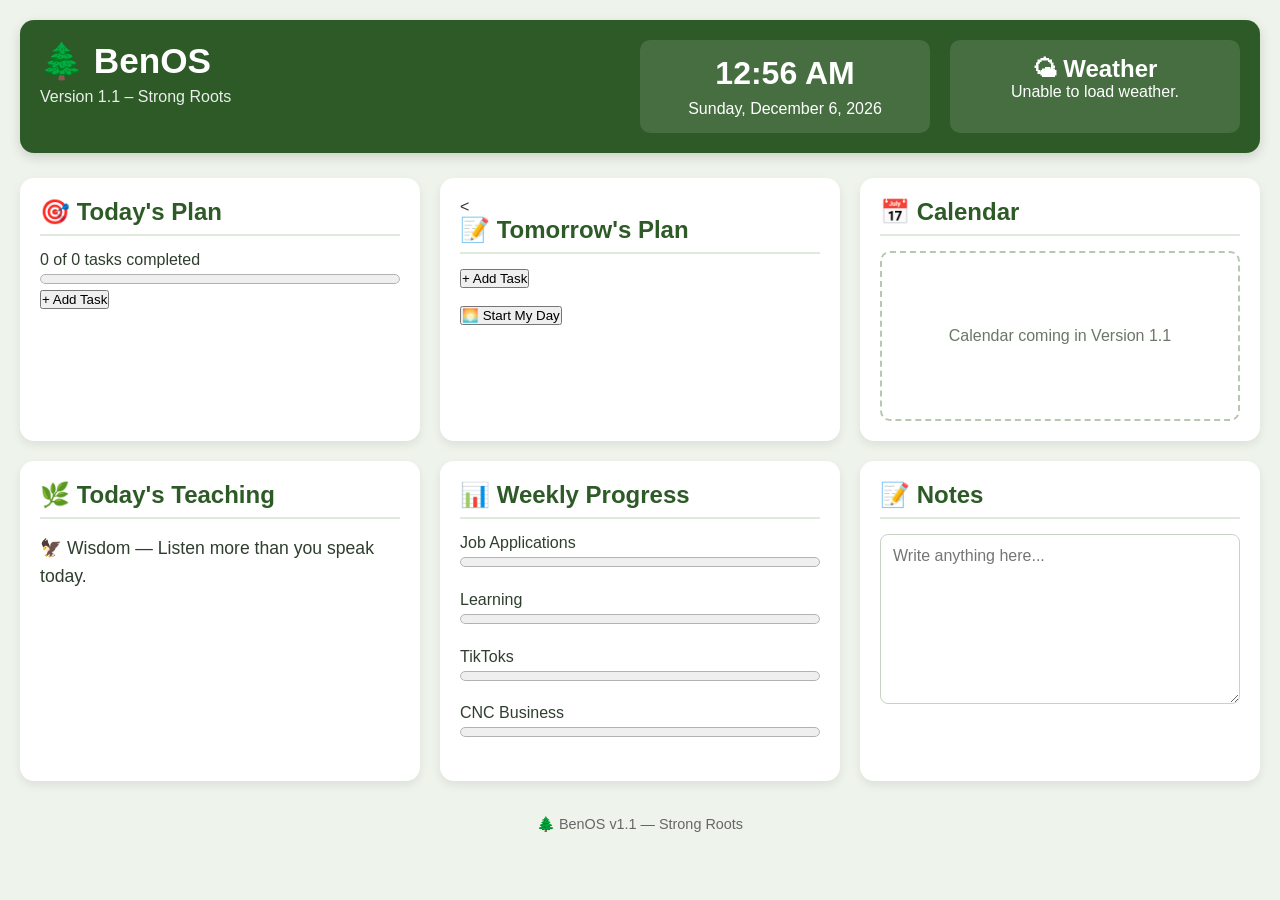
==== index.html @ 7dd981f2 "BenOS Version 1.1 Beta" ====
<!DOCTYPE html>
<html lang="en">
<head>
    <meta charset="UTF-8">
    <meta name="viewport" content="width=device-width, initial-scale=1.0">
    <title>🌲 BenOS v1.1 - Strong Roots</title>

    <link rel="stylesheet" href="styles.css">
    <script defer src="planner.js"></script>
<script defer src="calendar.js"></script>
<script defer src="weather.js"></script>
<script defer src="teachings.js"></script>
<script defer src="script.js"></script>
</head>

<body>

<header class="top-header">

    <div class="logo">
        <h1>🌲 BenOS</h1>
        <p>Version 1.1 – Strong Roots</p>
    </div>

    <div class="clock-panel">

        <div id="clock">
            00:00
        </div>

        <div id="date">
            Loading...
        </div>

    </div>

    <div class="weather-panel">

        <h2>🌤 Weather</h2>

        <div id="weather">
            Loading...
        </div>

    </div>

</header>


<main class="dashboard">

    <section class="card">

        <h2>🎯 Today's Plan</h2>

<div class="planner-progress">

    <div id="todayProgressText">
        0 of 0 tasks completed
    </div>

    <progress
        id="todayProgress"
        value="0"
        max="100">
    </progress>

</div>

<div id="todayTasks"></div>

<button id="addTodayTask">
    + Add Task
</button>
    </section>


    <section class="card">

        <<h2>📝 Tomorrow's Plan</h2>

<div id="tomorrowTasks"></div>

<button id="addTomorrowTask">
+ Add Task
</button>

<br><br>

<button id="startDayButton">
🌅 Start My Day
</button>
    </section>


    <section class="card">

        <h2>📅 Calendar</h2>

        <div id="calendar">

            Calendar coming in Version 1.1

        </div>

    </section>


    <section class="card">

        <h2>🌿 Today's Teaching</h2>

        <div id="teaching">

            Loading...

        </div>

    </section>


    <section class="card">

        <h2>📊 Weekly Progress</h2>

        <div class="progress-item">

            Job Applications

            <progress value="0" max="10"></progress>

        </div>

        <div class="progress-item">

            Learning

            <progress value="0" max="7"></progress>

        </div>

        <div class="progress-item">

            TikToks

            <progress value="0" max="5"></progress>

        </div>

        <div class="progress-item">

            CNC Business

            <progress value="0" max="5"></progress>

        </div>

    </section>


    <section class="card">

        <h2>📝 Notes</h2>

        <textarea id="notes"
        placeholder="Write anything here..."></textarea>

    </section>

</main>

<footer>

    🌲 BenOS v1.1 — Strong Roots

</footer>

</body>

</html>
---- styles.css ----
/* ===================================
   BenOS v1.1 - Strong Roots
   Stylesheet
=================================== */

* {
    margin: 0;
    padding: 0;
    box-sizing: border-box;
}

body {
    font-family: "Segoe UI", Arial, sans-serif;
    background: #eef4ec;
    color: #2f3e2f;
    padding: 20px;
}

/* ---------- HEADER ---------- */

.top-header {
    display: grid;
    grid-template-columns: 2fr 1fr 1fr;
    gap: 20px;

    background: #2d5a27;
    color: white;

    padding: 20px;
    border-radius: 14px;
    margin-bottom: 25px;

    box-shadow: 0 4px 12px rgba(0,0,0,.15);
}

.logo h1{
    font-size:2.2rem;
}

.logo p{
    opacity:.9;
    margin-top:6px;
}

.clock-panel,
.weather-panel{

    background:rgba(255,255,255,.12);

    padding:15px;

    border-radius:10px;

    text-align:center;

}

#clock{

    font-size:2rem;

    font-weight:bold;

    margin-bottom:8px;

}

/* ---------- DASHBOARD ---------- */

.dashboard{

    display:grid;

    grid-template-columns:repeat(auto-fit,minmax(340px,1fr));

    gap:20px;

}

/* ---------- CARDS ---------- */

.card{

    background:white;

    border-radius:14px;

    padding:20px;

    box-shadow:0 4px 10px rgba(0,0,0,.08);

}

.card h2{

    color:#2d5a27;

    margin-bottom:15px;

    border-bottom:2px solid #dfe9dc;

    padding-bottom:8px;

}

/* ---------- TEXT AREAS ---------- */

textarea{

    width:100%;

    min-height:170px;

    resize:vertical;

    padding:12px;

    border-radius:8px;

    border:1px solid #c8d3c4;

    font-size:1rem;

    font-family:inherit;

}

textarea:focus{

    outline:none;

    border-color:#2d5a27;

}

/* ---------- PROGRESS ---------- */

.progress-item{

    margin-bottom:18px;

}

progress{

    width:100%;

    height:20px;

}

/* ---------- CALENDAR ---------- */

#calendar{

    min-height:170px;

    display:flex;

    align-items:center;

    justify-content:center;

    border:2px dashed #b8c7b2;

    border-radius:10px;

    color:#6b7768;

}

/* ---------- TEACHING ---------- */

#teaching{

    font-size:1.1rem;

    line-height:1.6;

    min-height:170px;

}

/* ---------- FOOTER ---------- */

footer{

    text-align:center;

    margin-top:35px;

    color:#666;

    font-size:.9rem;

}

/* ---------- RESPONSIVE ---------- */

@media(max-width:900px){

.top-header{

grid-template-columns:1fr;

}

}

@media(max-width:900px){

.top-header{

grid-template-columns:1fr;

}

}

/* ===========================
   Planner v2
=========================== */

.task-row{

    display:flex;

    align-items:center;

    gap:12px;

    margin-bottom:10px;

    padding:6px;

    border-radius:8px;

    transition:all .25s ease;

}

/* ===== Completed Task Styling ===== */

.task-row.completed{

    background:#e8f5e9;

    border-left:5px solid #2e7d32;

    border-radius:8px;

    padding:6px;

    transition:all .25s ease;

}

.task-row.completed input[type="text"]{

    text-decoration:line-through;

    color:#2e7d32;

    font-weight:bold;

    background:transparent;

}
.task-row.completed{

    background:#e8f5e9;

    border-left:5px solid #2e7d32;

}

.task-row.completed input[type="text"]{

    text-decoration:line-through;

    color:#2e7d32;

    font-weight:bold;

    background:transparent;

}
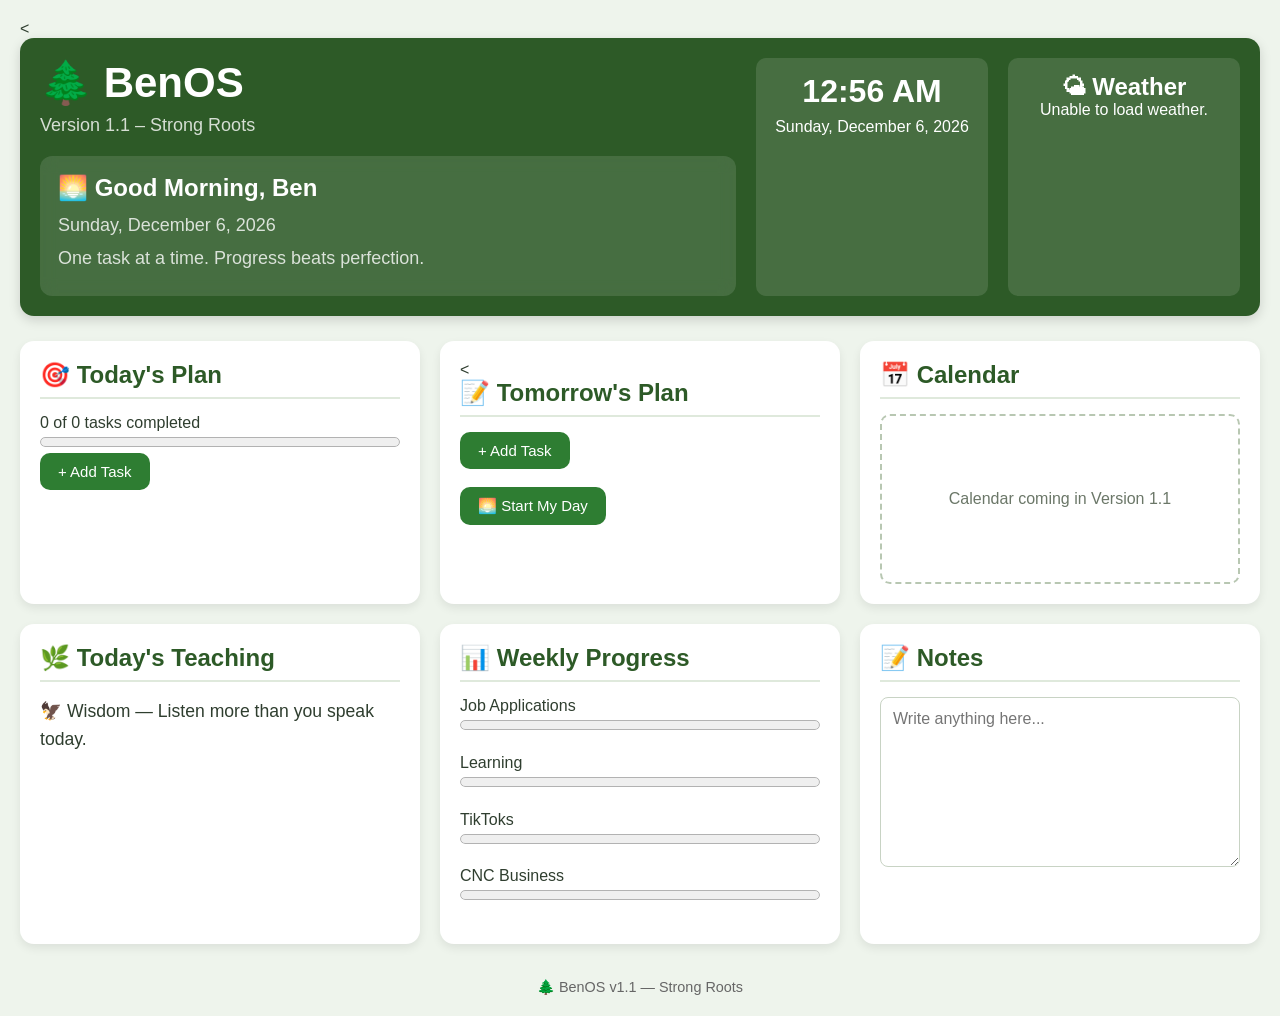
==== commit 95cac3b5: "Organize project structure and documentation" ====
--- a/index.html
+++ b/index.html
@@ -6,7 +6,7 @@
     <title>🌲 BenOS v1.1 - Strong Roots</title>
 
     <link rel="stylesheet" href="styles.css">
-    <script defer src="planner.js"></script>
+    <<script defer src="planner.js"></script>
 <script defer src="calendar.js"></script>
 <script defer src="weather.js"></script>
 <script defer src="teachings.js"></script>
@@ -18,9 +18,28 @@
 <header class="top-header">
 
     <div class="logo">
-        <h1>🌲 BenOS</h1>
-        <p>Version 1.1 – Strong Roots</p>
+
+    <h1>🌲 BenOS</h1>
+
+    <p>Version 1.1 – Strong Roots</p>
+
+    <div class="welcome-panel">
+
+        <h2 id="greeting">
+            👋 Welcome
+        </h2>
+
+        <p id="todayDate">
+            Loading date...
+        </p>
+
+        <p id="dailyMessage">
+            One task at a time. Progress beats perfection.
+        </p>
+
     </div>
+
+</div>
 
     <div class="clock-panel">
 
--- a/styles.css
+++ b/styles.css
@@ -3,11 +3,19 @@
    Stylesheet
 =================================== */
 
+* /* ==================================================
+   01. RESET
+================================================== */
+
 * {
     margin: 0;
     padding: 0;
     box-sizing: border-box;
 }
+
+/* ==================================================
+   02. BODY
+================================================== */
 
 body {
     font-family: "Segoe UI", Arial, sans-serif;
@@ -16,11 +24,12 @@
     padding: 20px;
 }
 
-/* ---------- HEADER ---------- */
-
+/* ==================================================
+   03. HEADER
+================================================== */
 .top-header {
     display: grid;
-    grid-template-columns: 2fr 1fr 1fr;
+    grid-template-columns: 3fr 1fr 1fr;
     gap: 20px;
 
     background: #2d5a27;
@@ -34,12 +43,21 @@
 }
 
 .logo h1{
-    font-size:2.2rem;
+
+    font-size:42px;
+
+    font-weight:700;
+
+    margin-bottom:8px;
+
 }
 
 .logo p{
-    opacity:.9;
-    margin-top:6px;
+
+    font-size:18px;
+
+    opacity:.8;
+
 }
 
 .clock-panel,
@@ -65,8 +83,9 @@
 
 }
 
-/* ---------- DASHBOARD ---------- */
-
+/* ==================================================
+   05. DASHBOARD
+================================================== */
 .dashboard{
 
     display:grid;
@@ -77,7 +96,9 @@
 
 }
 
-/* ---------- CARDS ---------- */
+/* ==================================================
+   06. CARDS
+================================================== */
 
 .card{
 
@@ -103,7 +124,9 @@
 
 }
 
-/* ---------- TEXT AREAS ---------- */
+/* ==================================================
+   09. TEXT AREAS
+================================================== */
 
 textarea{
 
@@ -133,7 +156,9 @@
 
 }
 
-/* ---------- PROGRESS ---------- */
+/* ==================================================
+   10. PROGRESS
+================================================== */
 
 .progress-item{
 
@@ -149,7 +174,9 @@
 
 }
 
-/* ---------- CALENDAR ---------- */
+/* ==================================================
+   12. CALENDAR
+================================================== */
 
 #calendar{
 
@@ -169,7 +196,9 @@
 
 }
 
-/* ---------- TEACHING ---------- */
+/* ==================================================
+   13. TEACHINGS
+================================================== */
 
 #teaching{
 
@@ -181,7 +210,10 @@
 
 }
 
-/* ---------- FOOTER ---------- */
+/* ==================================================
+   14. FOOTER
+================================================== */
+
 
 footer{
 
@@ -195,7 +227,10 @@
 
 }
 
-/* ---------- RESPONSIVE ---------- */
+/* ==================================================
+   15. RESPONSIVE
+================================================== */
+
 
 @media(max-width:900px){
 
@@ -207,19 +242,10 @@
 
 }
 
-@media(max-width:900px){
-
-.top-header{
-
-grid-template-columns:1fr;
-
-}
-
-}
-
-/* ===========================
-   Planner v2
-=========================== */
+/* ==================================================
+   07. PLANNER
+================================================== */
+
 
 .task-row{
 
@@ -239,8 +265,6 @@
 
 }
 
-/* ===== Completed Task Styling ===== */
-
 .task-row.completed{
 
     background:#e8f5e9;
@@ -266,22 +290,132 @@
     background:transparent;
 
 }
-.task-row.completed{
-
-    background:#e8f5e9;
-
-    border-left:5px solid #2e7d32;
-
-}
-
-.task-row.completed input[type="text"]{
-
-    text-decoration:line-through;
-
-    color:#2e7d32;
-
-    font-weight:bold;
-
-    background:transparent;
-
-}
+
+/* ==================================================
+   11. WEATHER
+================================================== */
+
+
+.weather-panel h1{
+    font-size:48px;
+    margin:10px 0;
+}
+
+.weather-panel h3{
+    margin-bottom:12px;
+}
+
+.weather-panel p{
+    margin:6px 0;
+}
+
+.weather-panel small{
+    display:block;
+    margin-top:12px;
+    opacity:.7;
+}
+
+/* ==================================================
+   08. BUTTONS
+================================================== */
+
+button{
+
+    background:#2e7d32;
+
+    color:white;
+
+    border:none;
+
+    border-radius:10px;
+
+    padding:10px 18px;
+
+    font-size:15px;
+
+    cursor:pointer;
+
+    transition:all .25s ease;
+
+}
+
+button:hover{
+
+    background:#388e3c;
+
+    transform:translateY(-2px);
+
+    box-shadow:0 4px 10px rgba(0,0,0,.25);
+
+}
+
+button:active{
+
+    transform:translateY(0);
+
+}
+.task-row input[type="text"]{
+
+    flex:1;
+
+    padding:8px;
+
+    border-radius:8px;
+
+    border:1px solid #bbb;
+
+    font-size:15px;
+
+}
+
+.task-row input[type="checkbox"]{
+
+    transform:scale(1.2);
+
+}
+.card{
+
+    transition:all .3s ease;
+
+}
+
+.card:hover{
+
+    transform:translateY(-5px);
+
+    box-shadow:0 10px 25px rgba(0,0,0,.20);
+
+}
+
+/* ---------- WELCOME PANEL ---------- */
+
+
+.welcome-panel{
+
+    margin-top:20px;
+
+    background:rgba(255,255,255,.12);
+
+    padding:18px;
+
+    border-radius:12px;
+
+    backdrop-filter:blur(8px);
+
+}
+
+.welcome-panel h2{
+
+    margin-bottom:10px;
+
+    font-size:1.5rem;
+
+}
+
+.welcome-panel p{
+
+    margin:6px 0;
+
+    line-height:1.5;
+
+}
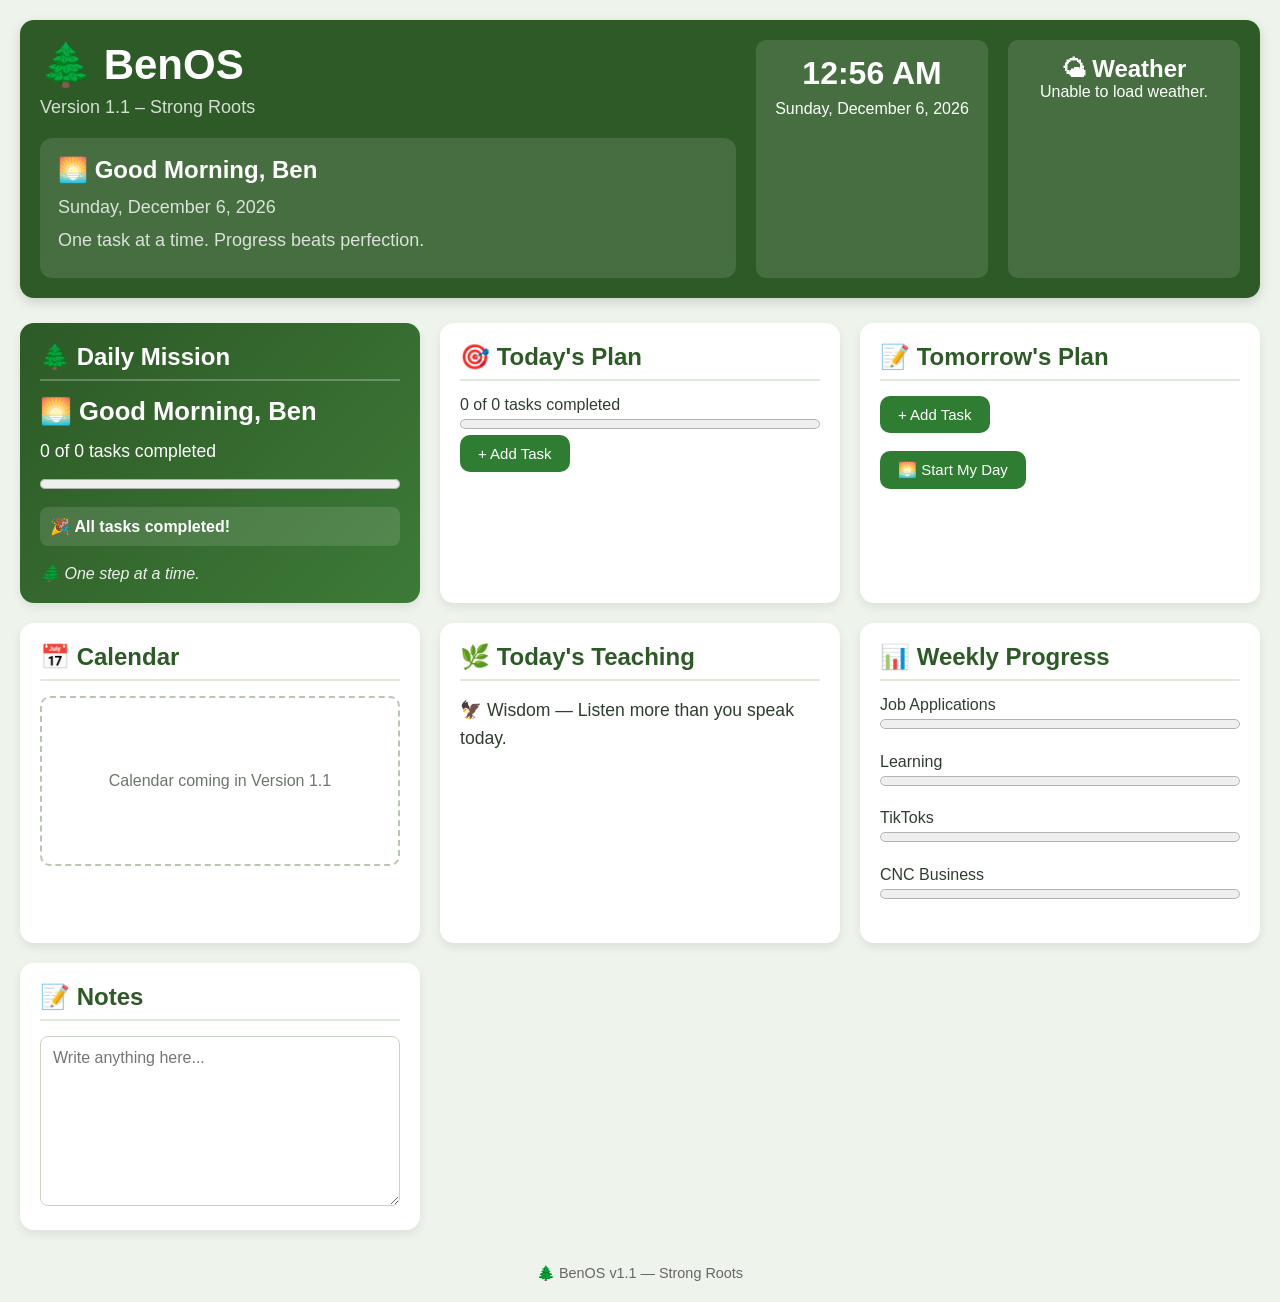
==== commit 958e2114: "Ben OS v1.1 stable checkpoint before v1.2 migration" ====
--- a/index.html
+++ b/index.html
@@ -6,7 +6,8 @@
     <title>🌲 BenOS v1.1 - Strong Roots</title>
 
     <link rel="stylesheet" href="styles.css">
-    <<script defer src="planner.js"></script>
+    <script defer src="planner.js"></script>
+<script defer src="mission.js"></script>
 <script defer src="calendar.js"></script>
 <script defer src="weather.js"></script>
 <script defer src="teachings.js"></script>
@@ -68,6 +69,34 @@
 
 <main class="dashboard">
 
+<section class="card" id="dailyMission">
+
+    <h2>🌲 Daily Mission</h2>
+
+    <div id="missionGreeting">
+        Good Morning, Ben
+    </div>
+
+    <div id="missionProgress">
+    Today's Progress
+</div>
+
+<progress
+    id="missionProgressBar"
+    value="0"
+    max="100">
+</progress>
+
+<div id="missionTask">
+    Next Task: Loading...
+</div>
+
+    <div id="missionMessage">
+        One step at a time.
+    </div>
+
+</section>
+
     <section class="card">
 
         <h2>🎯 Today's Plan</h2>
@@ -96,7 +125,7 @@
 
     <section class="card">
 
-        <<h2>📝 Tomorrow's Plan</h2>
+        <h2>📝 Tomorrow's Plan</h2>
 
 <div id="tomorrowTasks"></div>
 
--- a/styles.css
+++ b/styles.css
@@ -125,6 +125,66 @@
 }
 
 /* ==================================================
+   06A. DAILY MISSION
+================================================== */
+
+#dailyMission{
+
+    background:linear-gradient(135deg,#2d5a27,#3d7a37);
+
+    color:white;
+
+}
+
+#dailyMission h2{
+
+    color:white;
+
+    border-bottom:2px solid rgba(255,255,255,.25);
+
+}
+
+#missionGreeting{
+
+    font-size:1.6rem;
+
+    font-weight:bold;
+
+    margin:15px 0;
+
+}
+
+#missionProgress{
+
+    font-size:1.1rem;
+
+    margin:12px 0;
+
+}
+
+#missionTask{
+
+    margin:12px 0;
+
+    padding:10px;
+
+    background:rgba(255,255,255,.12);
+
+    border-radius:8px;
+
+}
+
+#missionMessage{
+
+    margin-top:18px;
+
+    font-style:italic;
+
+    opacity:.9;
+
+}
+
+/* ==================================================
    09. TEXT AREAS
 ================================================== */
 
